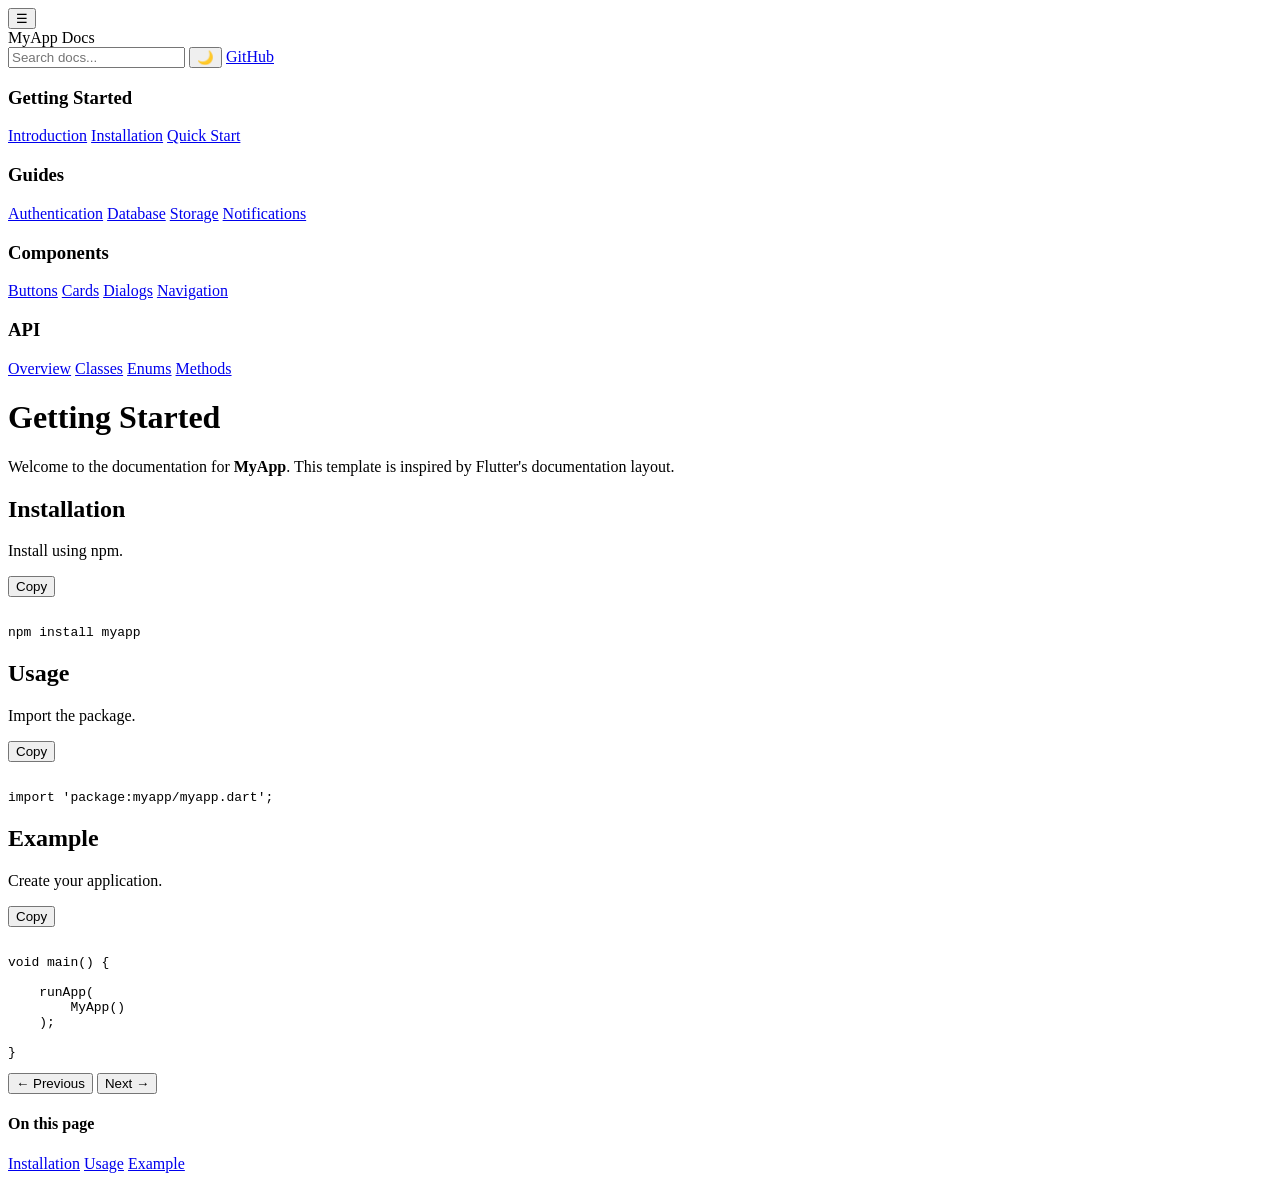
==== index.html @ 2d45110d "First commit" ====
<!doctype html>
<html lang="en">
  <head>
    <meta charset="UTF-8" />
    <meta name="viewport" content="width=device-width,initial-scale=1.0" />
    <title>MyApp Docs</title>

    <link rel="stylesheet" href="css/style2.css" />

    <link rel="preconnect" href="https://fonts.googleapis.com" />
    <link rel="preconnect" href="https://fonts.gstatic.com" crossorigin />
    <link
      href="https://fonts.googleapis.com/css2?family=Inter:wght@400;500;600;700&display=swap"
      rel="stylesheet"
    />
  </head>

  <body>
    <header class="topbar">
      <div class="left">
        <button id="menuBtn">☰</button>

        <div class="logo">MyApp Docs</div>
      </div>

      <div class="right">
        <input type="text" placeholder="Search docs..." class="search" />

        <button id="themeBtn">🌙</button>

        <a href="#"> GitHub </a>
      </div>
    </header>

    <div class="layout">
      <aside class="sidebar" id="sidebar">
        <div class="section">
          <h3>Getting Started</h3>

          <a class="active" href="#">Introduction</a>
          <a href="#">Installation</a>
          <a href="#">Quick Start</a>
        </div>

        <div class="section">
          <h3>Guides</h3>

          <a href="#">Authentication</a>
          <a href="#">Database</a>
          <a href="#">Storage</a>
          <a href="#">Notifications</a>
        </div>

        <div class="section">
          <h3>Components</h3>

          <a href="#">Buttons</a>
          <a href="#">Cards</a>
          <a href="#">Dialogs</a>
          <a href="#">Navigation</a>
        </div>

        <div class="section">
          <h3>API</h3>

          <a href="#">Overview</a>
          <a href="#">Classes</a>
          <a href="#">Enums</a>
          <a href="#">Methods</a>
        </div>
      </aside>

      <main class="content">
        <h1>Getting Started</h1>

        <p>
          Welcome to the documentation for <strong>MyApp</strong>. This template
          is inspired by Flutter's documentation layout.
        </p>

        <h2>Installation</h2>

        <p>Install using npm.</p>

        <div class="code">
          <button class="copy">Copy</button>

          <pre><code>
npm install myapp
</code></pre>
        </div>

        <h2>Usage</h2>

        <p>Import the package.</p>

        <div class="code">
          <button class="copy">Copy</button>

          <pre><code>
import 'package:myapp/myapp.dart';
</code></pre>
        </div>

        <h2>Example</h2>

        <p>Create your application.</p>

        <div class="code">
          <button class="copy">Copy</button>

          <pre><code>
void main() {

    runApp(
        MyApp()
    );

}
</code></pre>
        </div>

        <div class="pager">
          <button>← Previous</button>

          <button>Next →</button>
        </div>
      </main>

      <aside class="toc">
        <h4>On this page</h4>

        <a href="#">Installation</a>

        <a href="#">Usage</a>

        <a href="#">Example</a>
      </aside>
    </div>

    <script src="js/myscripts.js"></script>
  </body>
</html>
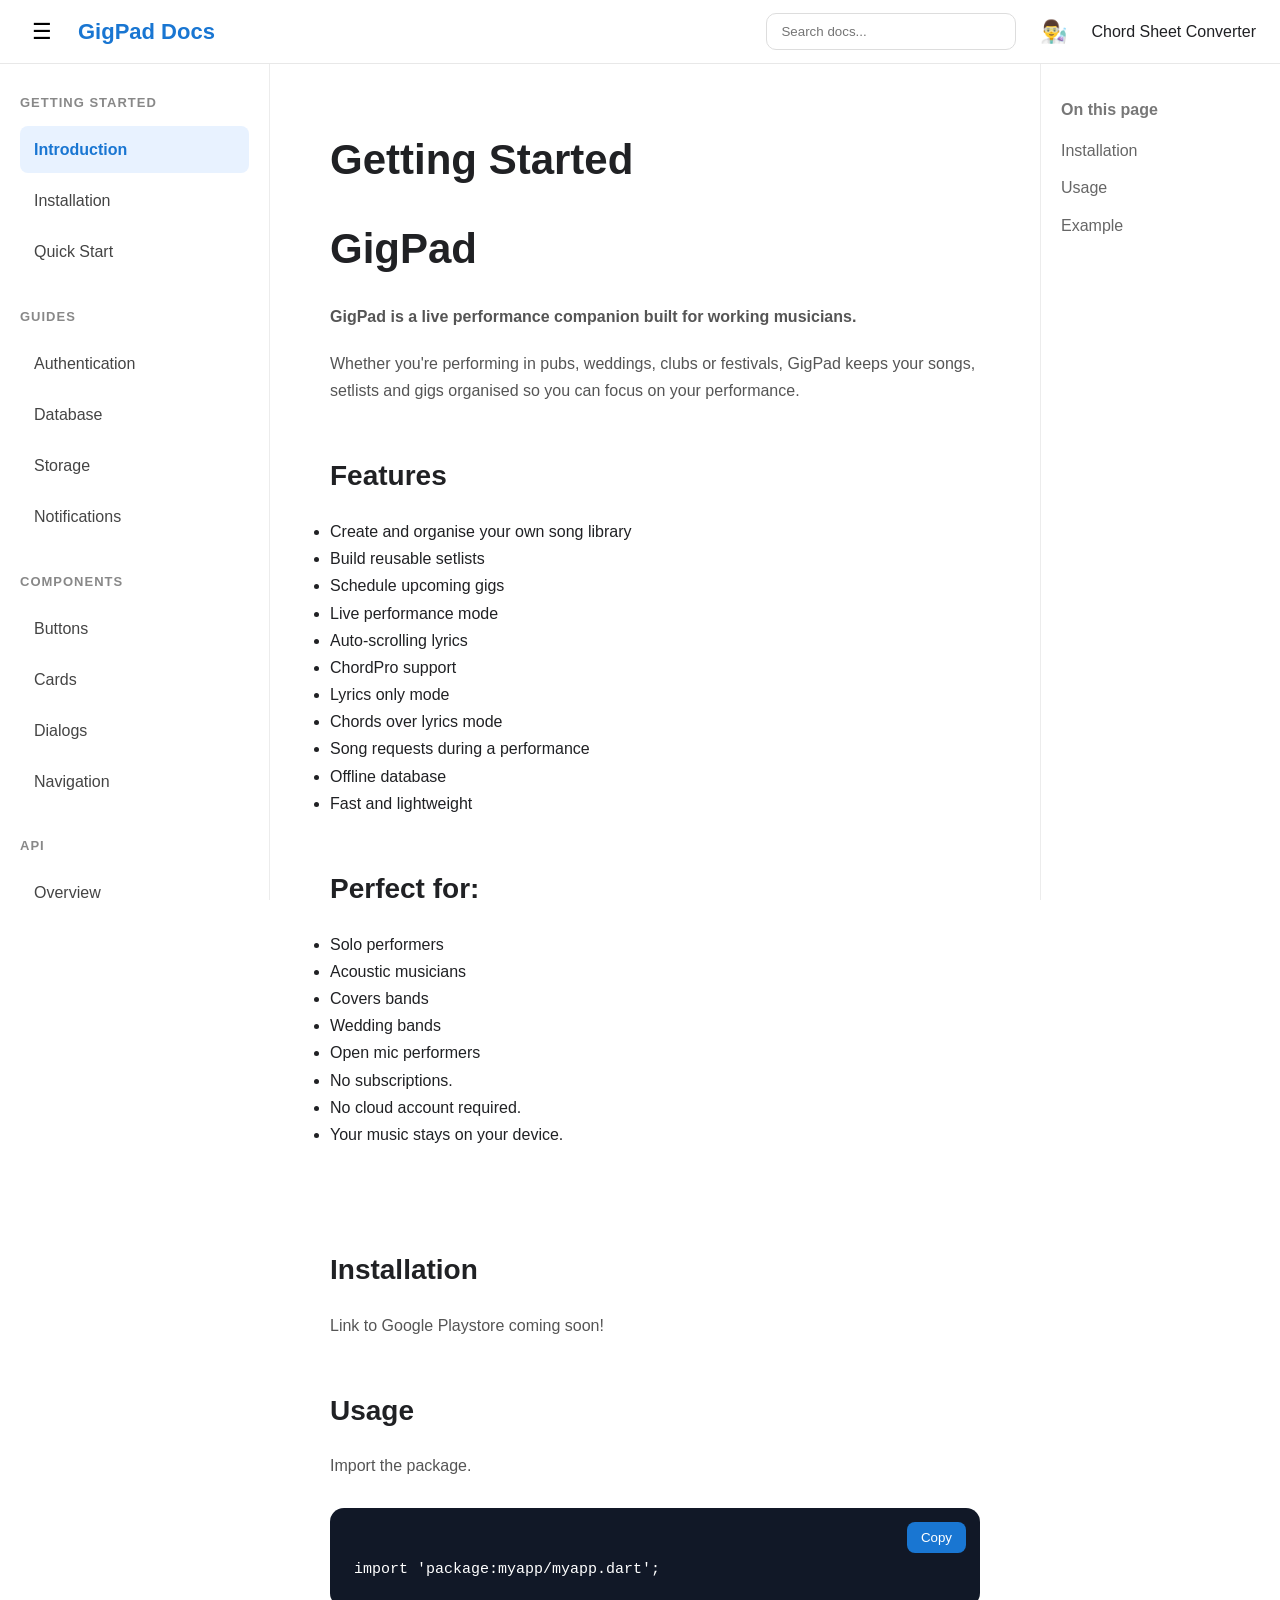
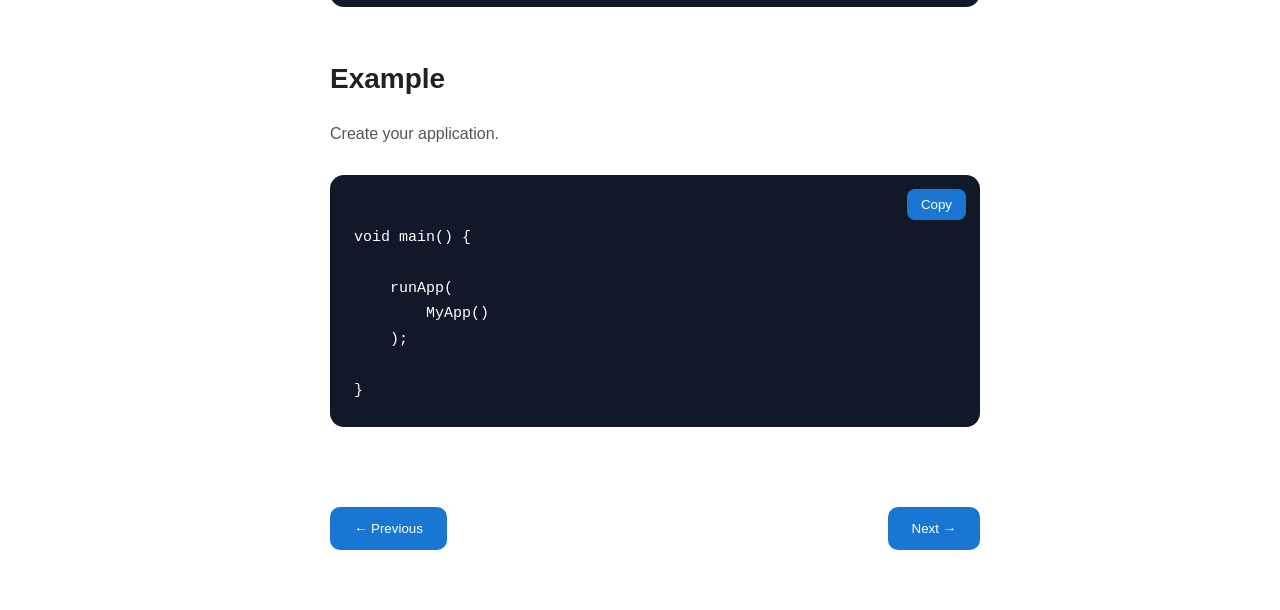
==== commit 22fc608b: "Install area added" ====
--- a/index.html
+++ b/index.html
@@ -20,15 +20,15 @@
       <div class="left">
         <button id="menuBtn">☰</button>
 
-        <div class="logo">MyApp Docs</div>
+        <div class="logo">GigPad Docs</div>
       </div>
 
       <div class="right">
         <input type="text" placeholder="Search docs..." class="search" />
 
-        <button id="themeBtn">🌙</button>
+        <button id="themeBtn">👨‍🔬</button>
 
-        <a href="#"> GitHub </a>
+        <a href="index2.html"> Chord Sheet Converter </a>
       </div>
     </header>
 
@@ -38,7 +38,7 @@
           <h3>Getting Started</h3>
 
           <a class="active" href="#">Introduction</a>
-          <a href="#">Installation</a>
+          <a href="#installation">Installation</a>
           <a href="#">Quick Start</a>
         </div>
 
@@ -73,22 +73,49 @@
       <main class="content">
         <h1>Getting Started</h1>
 
-        <p>
-          Welcome to the documentation for <strong>MyApp</strong>. This template
-          is inspired by Flutter's documentation layout.
-        </p>
+       <h1>GigPad</h1>
+        <p><strong>GigPad is a live performance companion built for working musicians.</strong></p>
+    </header>
 
-        <h2>Installation</h2>
+ 
+        <p>Whether you're performing in pubs, weddings, clubs or festivals, GigPad keeps your songs, setlists and gigs organised so you can focus on your performance.</p>
 
-        <p>Install using npm.</p>
+        <h2>Features</h2>
+        <ul>
+            <li>Create and organise your own song library</li>
+            <li>Build reusable setlists</li>
+            <li>Schedule upcoming gigs</li>
+            <li>Live performance mode</li>
+            <li>Auto-scrolling lyrics</li>
+            <li>ChordPro support</li>
+            <li>Lyrics only mode</li>
+            <li>Chords over lyrics mode</li>
+            <li>Song requests during a performance</li>
+            <li>Offline database</li>
+            <li>Fast and lightweight</li>
+        </ul>
 
-        <div class="code">
-          <button class="copy">Copy</button>
+        <h2>Perfect for:</h2>
+        <ul>
+            <li>Solo performers</li>
+            <li>Acoustic musicians</li>
+            <li>Covers bands</li>
+            <li>Wedding bands</li>
+            <li>Open mic performers</li>
+            <li>No subscriptions.</li>
+            <li>No cloud account required.</li>
+            <li>Your music stays on your device.</li>
+        </ul>
+   
 
-          <pre><code>
-npm install myapp
-</code></pre>
-        </div>
+    
+<div id="installation" style="height: 50px"></div>
+        <h2 >Installation</h2>
+
+        <p>Link to Google Playstore coming soon!</p>
+
+        
+          
 
         <h2>Usage</h2>
 
@@ -129,12 +156,12 @@
 
       <aside class="toc">
         <h4>On this page</h4>
+        
+        <a href="">Installation</a>
 
-        <a href="#">Installation</a>
+        <a href="#usage">Usage</a>
 
-        <a href="#">Usage</a>
-
-        <a href="#">Example</a>
+        <a href="#example">Example</a>
       </aside>
     </div>
 
--- a/css/style2.css
+++ b/css/style2.css
@@ -0,0 +1,470 @@
+/* ==========================================
+   RESET
+========================================== */
+
+* {
+  margin: 0;
+  padding: 0;
+  box-sizing: border-box;
+}
+
+html {
+  scroll-behavior: smooth;
+}
+
+body {
+  font-family: "Inter", sans-serif;
+  background: #ffffff;
+  color: #202124;
+  line-height: 1.7;
+}
+
+/* ==========================================
+   LINKS
+========================================== */
+
+a {
+  color: inherit;
+  text-decoration: none;
+}
+
+/* ==========================================
+   TOP BAR
+========================================== */
+
+.topbar {
+  position: fixed;
+  top: 0;
+  left: 0;
+  right: 0;
+  height: 64px;
+
+  background: white;
+
+  display: flex;
+  justify-content: space-between;
+  align-items: center;
+
+  padding: 0 24px;
+
+  border-bottom: 1px solid #e8e8e8;
+
+  z-index: 1000;
+}
+
+.left {
+  display: flex;
+  align-items: center;
+  gap: 18px;
+}
+
+.right {
+  display: flex;
+  align-items: center;
+  gap: 16px;
+}
+
+.logo {
+  font-size: 22px;
+  font-weight: 700;
+  color: #1976d2;
+}
+
+.search {
+  width: 250px;
+  padding: 10px 14px;
+
+  border: 1px solid #ddd;
+  border-radius: 10px;
+
+  outline: none;
+  transition: 0.2s;
+}
+
+.search:focus {
+  border-color: #1976d2;
+}
+
+#menuBtn,
+#themeBtn {
+  border: none;
+  background: none;
+
+  font-size: 22px;
+  cursor: pointer;
+
+  padding: 8px;
+  border-radius: 8px;
+}
+
+#menuBtn:hover,
+#themeBtn:hover {
+  background: #efefef;
+}
+
+/* ==========================================
+   MAIN LAYOUT
+========================================== */
+
+.layout {
+  display: grid;
+
+  grid-template-columns:
+    270px
+    1fr
+    240px;
+
+  margin-top: 64px;
+
+  min-height: calc(100vh - 64px);
+}
+
+/* ==========================================
+   SIDEBAR
+========================================== */
+
+.sidebar {
+  border-right: 1px solid #ececec;
+
+  padding: 28px 20px;
+
+  position: sticky;
+  top: 64px;
+
+  height: calc(100vh - 64px);
+
+  overflow-y: auto;
+
+  background: white;
+}
+
+.sidebar h3 {
+  margin-bottom: 12px;
+
+  font-size: 13px;
+
+  text-transform: uppercase;
+
+  letter-spacing: 1px;
+
+  color: #888;
+}
+
+.section {
+  margin-bottom: 30px;
+}
+
+.sidebar a {
+  display: block;
+
+  padding: 10px 14px;
+
+  margin-bottom: 4px;
+
+  border-radius: 8px;
+
+  color: #444;
+
+  transition: 0.18s;
+}
+
+.sidebar a:hover {
+  background: #f3f5f7;
+
+  color: #1976d2;
+}
+
+.sidebar a.active {
+  background: #e8f2ff;
+
+  color: #1976d2;
+
+  font-weight: 600;
+}
+
+/* ==========================================
+   CONTENT
+========================================== */
+
+.content {
+  padding: 60px;
+
+  max-width: 900px;
+}
+
+.content h1 {
+  font-size: 42px;
+
+  margin-bottom: 18px;
+}
+
+.content h2 {
+  margin-top: 48px;
+
+  margin-bottom: 18px;
+
+  font-size: 28px;
+}
+
+.content p {
+  color: #555;
+
+  margin-bottom: 20px;
+}
+
+/* ==========================================
+   CODE BLOCKS
+========================================== */
+
+.code {
+  position: relative;
+
+  margin: 28px 0;
+}
+
+.code pre {
+  background: #111827;
+
+  color: white;
+
+  border-radius: 14px;
+
+  padding: 24px;
+
+  overflow: auto;
+
+  font-size: 15px;
+}
+
+.code code {
+  font-family: Consolas, monospace;
+}
+
+.copy {
+  position: absolute;
+
+  top: 14px;
+
+  right: 14px;
+
+  border: none;
+
+  background: #1976d2;
+
+  color: white;
+
+  padding: 8px 14px;
+
+  border-radius: 8px;
+
+  cursor: pointer;
+}
+
+.copy:hover {
+  opacity: 0.9;
+}
+
+/* ==========================================
+   TOC
+========================================== */
+
+.toc {
+  border-left: 1px solid #ececec;
+
+  padding: 32px 20px;
+
+  position: sticky;
+
+  top: 64px;
+
+  height: calc(100vh - 64px);
+}
+
+.toc h4 {
+  margin-bottom: 14px;
+
+  color: #777;
+}
+
+.toc a {
+  display: block;
+
+  margin-bottom: 10px;
+
+  color: #666;
+}
+
+.toc a:hover {
+  color: #1976d2;
+}
+
+/* ==========================================
+   PAGER
+========================================== */
+
+.pager {
+  display: flex;
+
+  justify-content: space-between;
+
+  margin-top: 80px;
+}
+
+.pager button {
+  border: none;
+
+  background: #1976d2;
+
+  color: white;
+
+  padding: 14px 24px;
+
+  border-radius: 10px;
+
+  cursor: pointer;
+}
+
+.pager button:hover {
+  background: #1565c0;
+}
+
+/* ==========================================
+   SCROLLBAR
+========================================== */
+
+::-webkit-scrollbar {
+  width: 8px;
+}
+
+::-webkit-scrollbar-thumb {
+  background: #cfcfcf;
+
+  border-radius: 100px;
+}
+
+/* ==========================================
+   DARK MODE
+========================================== */
+
+body.dark {
+  background: #121212;
+
+  color: #eee;
+}
+
+body.dark .topbar {
+  background: #1c1c1c;
+
+  border-color: #333;
+}
+
+body.dark .sidebar {
+  background: #181818;
+
+  border-color: #333;
+}
+
+body.dark .toc {
+  background: #181818;
+
+  border-color: #333;
+}
+
+body.dark .content p {
+  color: #cfcfcf;
+}
+
+body.dark .search {
+  background: #222;
+
+  color: white;
+
+  border-color: #444;
+}
+
+body.dark .sidebar a {
+  color: #ccc;
+}
+
+body.dark .sidebar a:hover {
+  background: #252525;
+}
+
+body.dark .sidebar a.active {
+  background: #204c82;
+}
+
+body.dark #menuBtn,
+body.dark #themeBtn {
+  color: white;
+}
+
+body.dark .logo {
+  color: #64b5ff;
+}
+
+/* ==========================================
+   MOBILE
+========================================== */
+
+@media (max-width: 1100px) {
+  .layout {
+    grid-template-columns: 260px 1fr;
+  }
+
+  .toc {
+    display: none;
+  }
+}
+
+@media (max-width: 850px) {
+  .layout {
+    grid-template-columns: 1fr;
+  }
+
+  .sidebar {
+    position: fixed;
+
+    left: -280px;
+
+    top: 64px;
+
+    width: 270px;
+
+    transition: 0.25s;
+
+    z-index: 999;
+
+    box-shadow: 0 10px 30px rgba(0, 0, 0, 0.2);
+  }
+
+  .sidebar.open {
+    left: 0;
+  }
+
+  .content {
+    padding: 30px;
+  }
+
+  .search {
+    display: none;
+  }
+}
+
+@media (max-width: 600px) {
+  .content {
+    padding: 24px;
+  }
+
+  .content h1 {
+    font-size: 34px;
+  }
+
+  .content h2 {
+    font-size: 24px;
+  }
+
+  .logo {
+    font-size: 18px;
+  }
+}
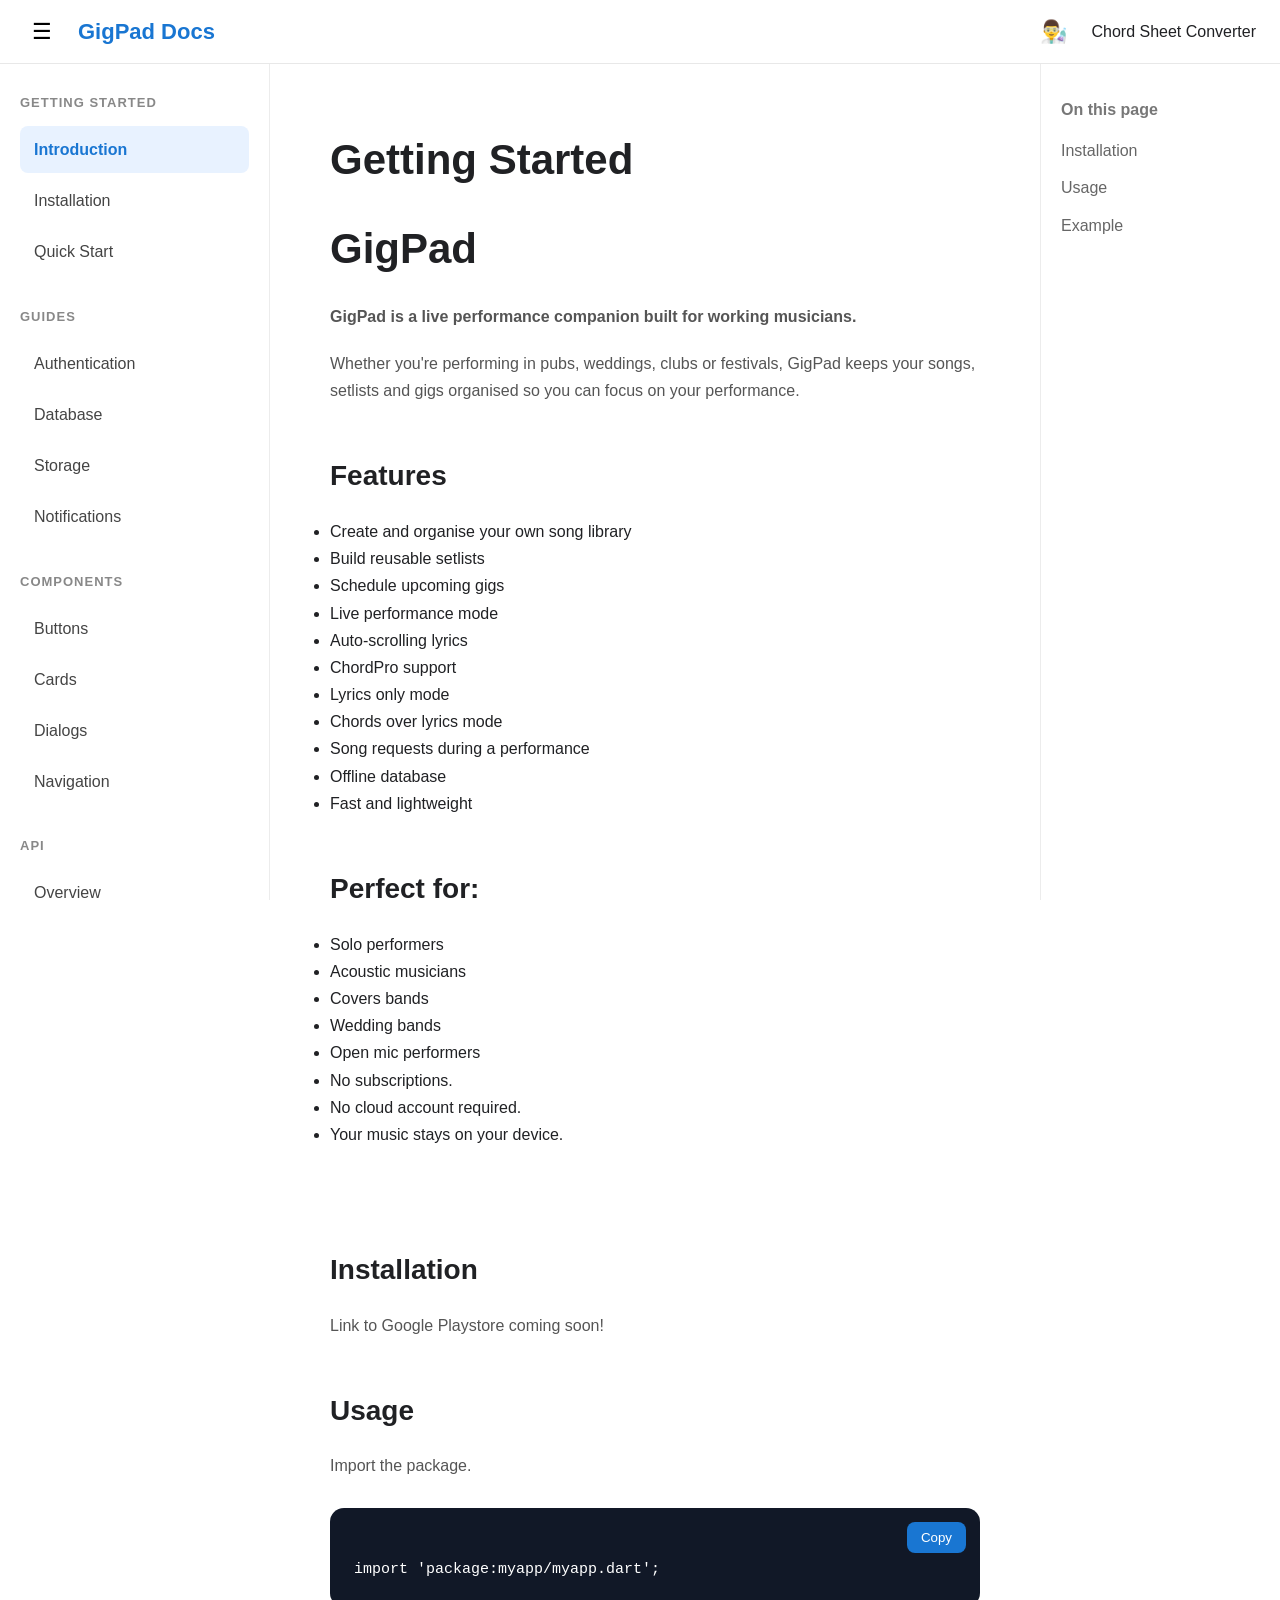
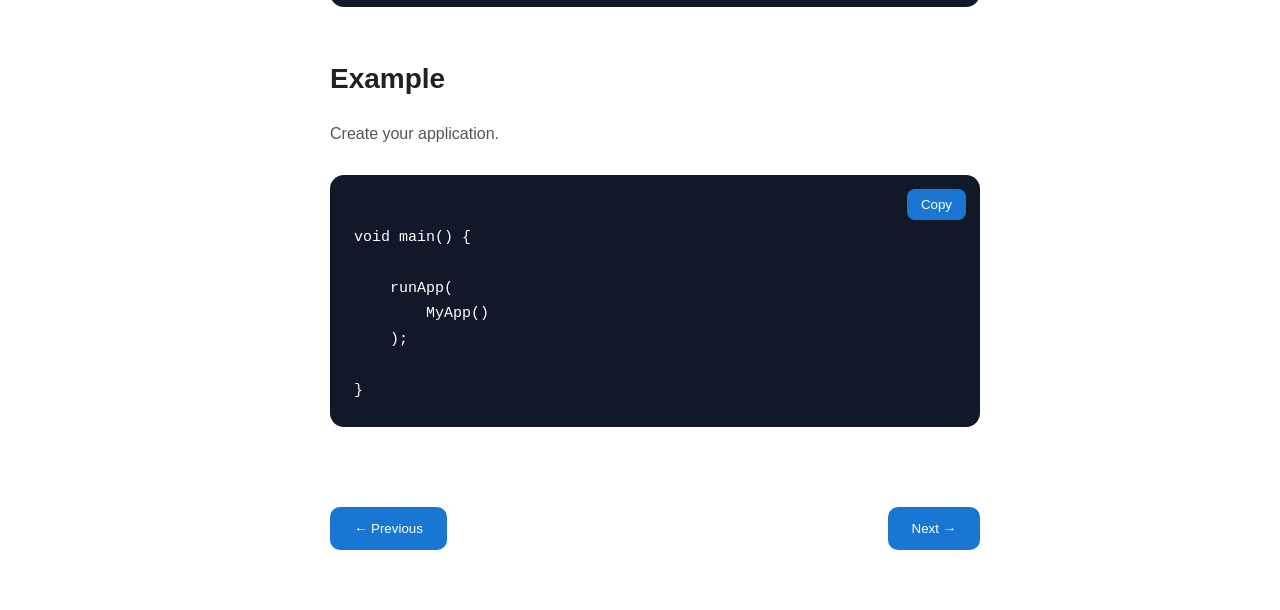
==== commit 66459586: "href tags updated" ====
--- a/index.html
+++ b/index.html
@@ -24,7 +24,7 @@
       </div>
 
       <div class="right">
-        <input type="text" placeholder="Search docs..." class="search" />
+       
 
         <button id="themeBtn">👨‍🔬</button>
 
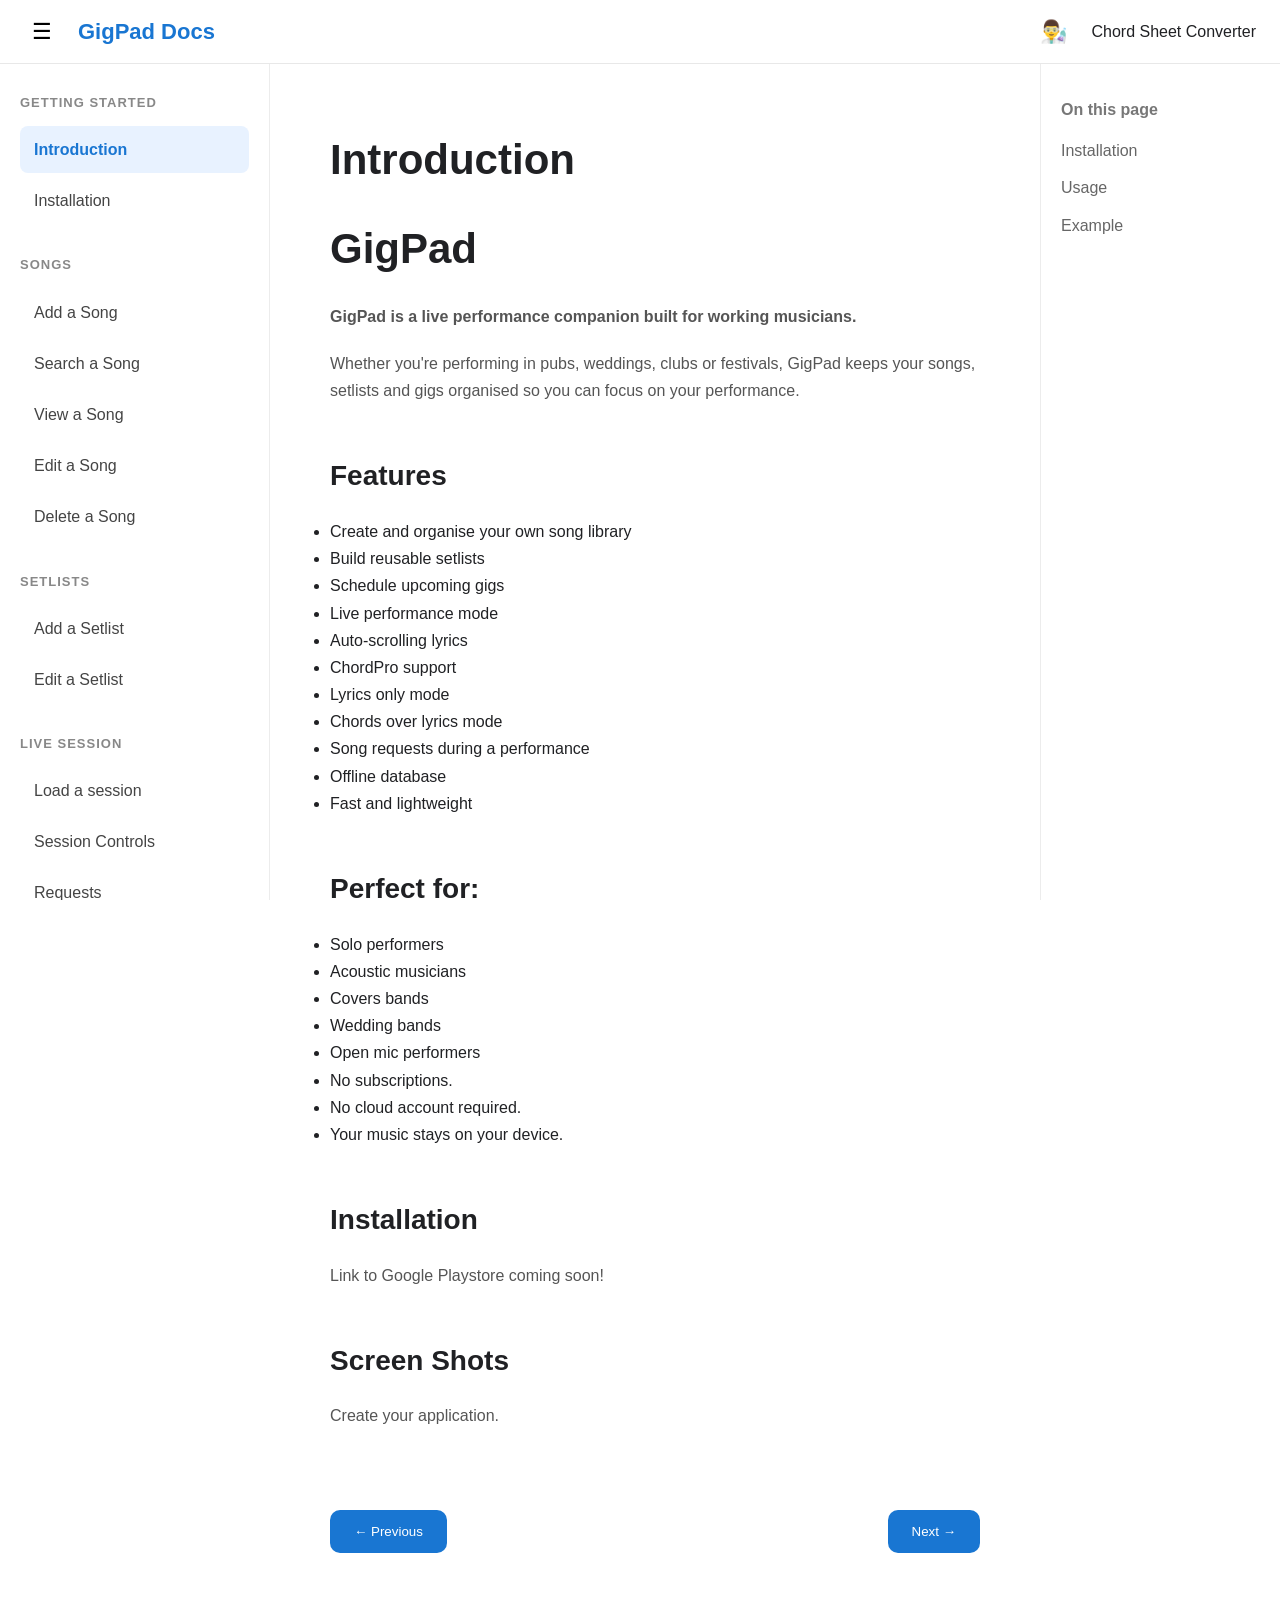
==== commit beb698e4: "a" ====
--- a/index.html
+++ b/index.html
@@ -3,7 +3,7 @@
   <head>
     <meta charset="UTF-8" />
     <meta name="viewport" content="width=device-width,initial-scale=1.0" />
-    <title>MyApp Docs</title>
+    <title>GigPad Docs</title>
 
     <link rel="stylesheet" href="css/style2.css" />
 
@@ -39,39 +39,45 @@
 
           <a class="active" href="#">Introduction</a>
           <a href="#installation">Installation</a>
-          <a href="#">Quick Start</a>
+        
         </div>
 
         <div class="section">
-          <h3>Guides</h3>
-
-          <a href="#">Authentication</a>
-          <a href="#">Database</a>
-          <a href="#">Storage</a>
-          <a href="#">Notifications</a>
+          <h3>Songs</h3>
+          <a href="#">Add a Song</a>
+          <a href="#">Search a Song</a>
+          <a href="#">View a Song</a>
+          <a href="#">Edit a Song</a>
+          <a href="#">Delete a Song</a>
         </div>
 
         <div class="section">
-          <h3>Components</h3>
+          <h3>Setlists</h3>
 
-          <a href="#">Buttons</a>
-          <a href="#">Cards</a>
-          <a href="#">Dialogs</a>
-          <a href="#">Navigation</a>
+          <a href="#">Add a Setlist</a>
+          <a href="#">Edit a Setlist</a>
         </div>
 
         <div class="section">
-          <h3>API</h3>
+          <h3>Live Session</h3>
 
-          <a href="#">Overview</a>
-          <a href="#">Classes</a>
-          <a href="#">Enums</a>
-          <a href="#">Methods</a>
+          <a href="#">Load a session</a>
+          <a href="#">Session Controls</a>
+          <a href="#">Requests</a>
+        </div>
+
+        <div class="section">
+          <h3>Gig/Bookings</h3>
+
+          <a href="#">Search for Availability</a>
+          <a href="#">Add a gig</a>
+          <a href="#">Edit a gig</a>
+          
         </div>
       </aside>
 
       <main class="content">
-        <h1>Getting Started</h1>
+        <h1>Introduction</h1>
 
        <h1>GigPad</h1>
         <p><strong>GigPad is a live performance companion built for working musicians.</strong></p>
@@ -108,8 +114,6 @@
         </ul>
    
 
-    
-<div id="installation" style="height: 50px"></div>
         <h2 >Installation</h2>
 
         <p>Link to Google Playstore coming soon!</p>
@@ -117,35 +121,23 @@
         
           
 
-        <h2>Usage</h2>
+        <!-- <h2>Usage</h2>
 
-        <p>Import the package.</p>
+        <p>Import the package.</p> -->
 
-        <div class="code">
+        <!-- <div class="code">
           <button class="copy">Copy</button>
 
           <pre><code>
 import 'package:myapp/myapp.dart';
 </code></pre>
-        </div>
+        </div> -->
 
-        <h2>Example</h2>
+        <h2>Screen Shots</h2>
 
         <p>Create your application.</p>
 
-        <div class="code">
-          <button class="copy">Copy</button>
-
-          <pre><code>
-void main() {
-
-    runApp(
-        MyApp()
-    );
-
-}
-</code></pre>
-        </div>
+        
 
         <div class="pager">
           <button>← Previous</button>
